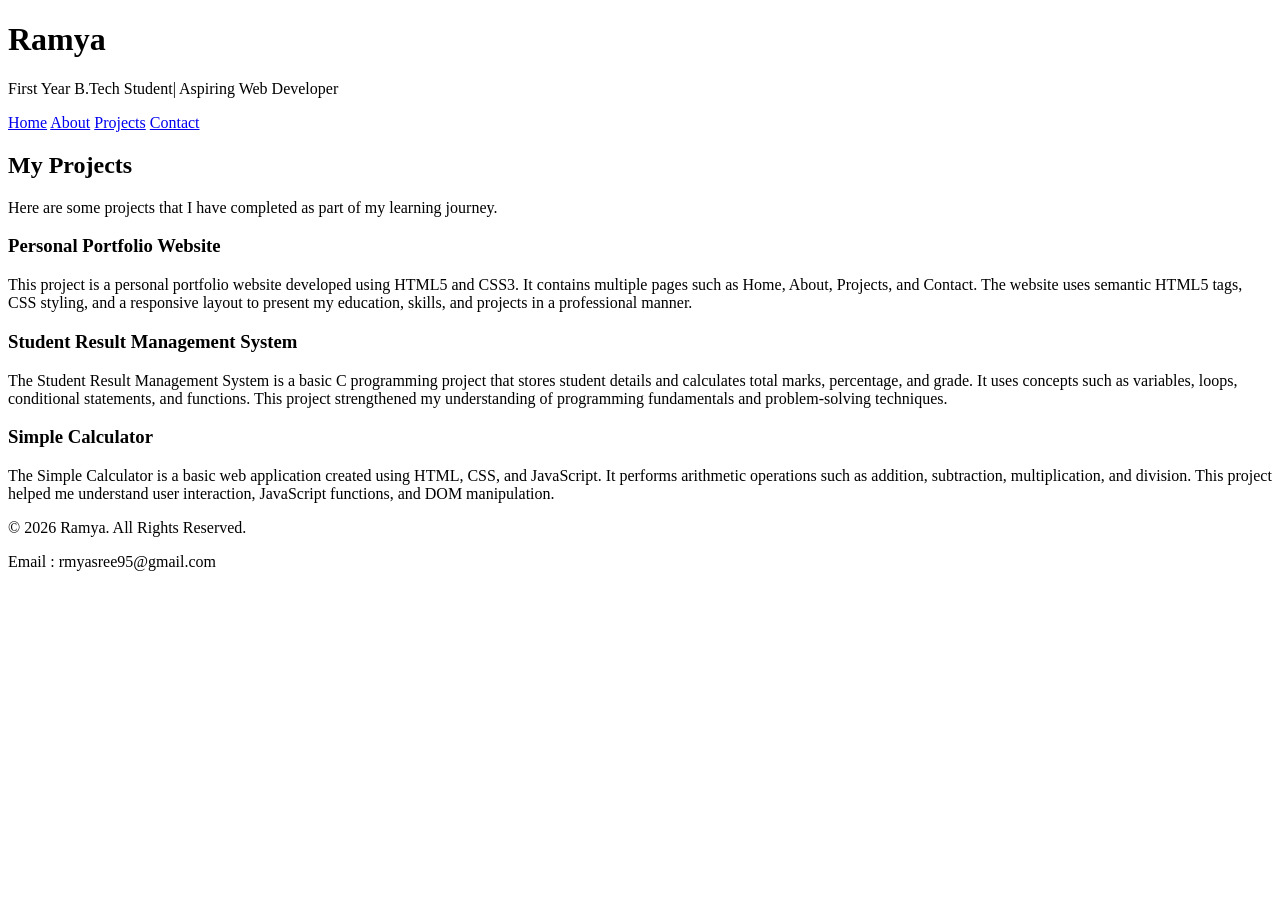
==== projects.html @ b309dc34 "Add files via upload" ====
<!DOCTYPE html>
<html lang="en">
<head>
    <meta charset="UTF-8">
    <meta name="viewport" content="width=device-width, initial-scale=1.0">
    <title>Projects</title>
    <link rel="stylesheet" href="css/style.css">
</head>
<body>

<header>
<h1>Ramya</h1>
<p>First Year B.Tech Student| Aspiring Web Developer
</p>
<nav>
<a href="index.html">Home</a>
<a href="about.html">About</a>
<a href="projects.html">Projects</a>
<a href="contact.html">Contact</a>
</nav>
</header>   
<main>
<section>
    <h2>My Projects</h2>
    <p>
        Here are some projects that I have completed as part of my learning journey.
    </p>
<div class="project-container">
    <div class="project-card">
    <h3>Personal Portfolio Website</h3>
    <p>
This project is a personal portfolio website developed using HTML5 and CSS3.
It contains multiple pages such as Home, About, Projects, and Contact.
The website uses semantic HTML5 tags, CSS styling, and a responsive layout to
present my education, skills, and projects in a professional manner.
    </p>
</div>
<div class="project-card">
    <h3>Student Result Management System</h3>
    <P>
        The Student Result Management System is a basic C programming project
         that stores student details and calculates total marks, percentage, and grade.
          It uses concepts such as variables, loops, conditional statements, and functions. 
          This project strengthened my understanding of programming fundamentals
           and problem-solving techniques.
    </P>  
</div>
<div class="project-card">
    <h3>Simple Calculator</h3>
    <p>
 The Simple Calculator is a basic web application created using HTML, CSS, and JavaScript.
 It performs arithmetic operations such as addition, subtraction, multiplication,
  and division. This project helped me understand user interaction, JavaScript functions,
   and DOM manipulation.
    </p>
    </div>
</div>
</section>
</main>
<footer>
    <p>© 2026 Ramya. All Rights Reserved.</p>
    <p>Email :
     rmyasree95@gmail.com</p>
</footer>
</body>
</html>
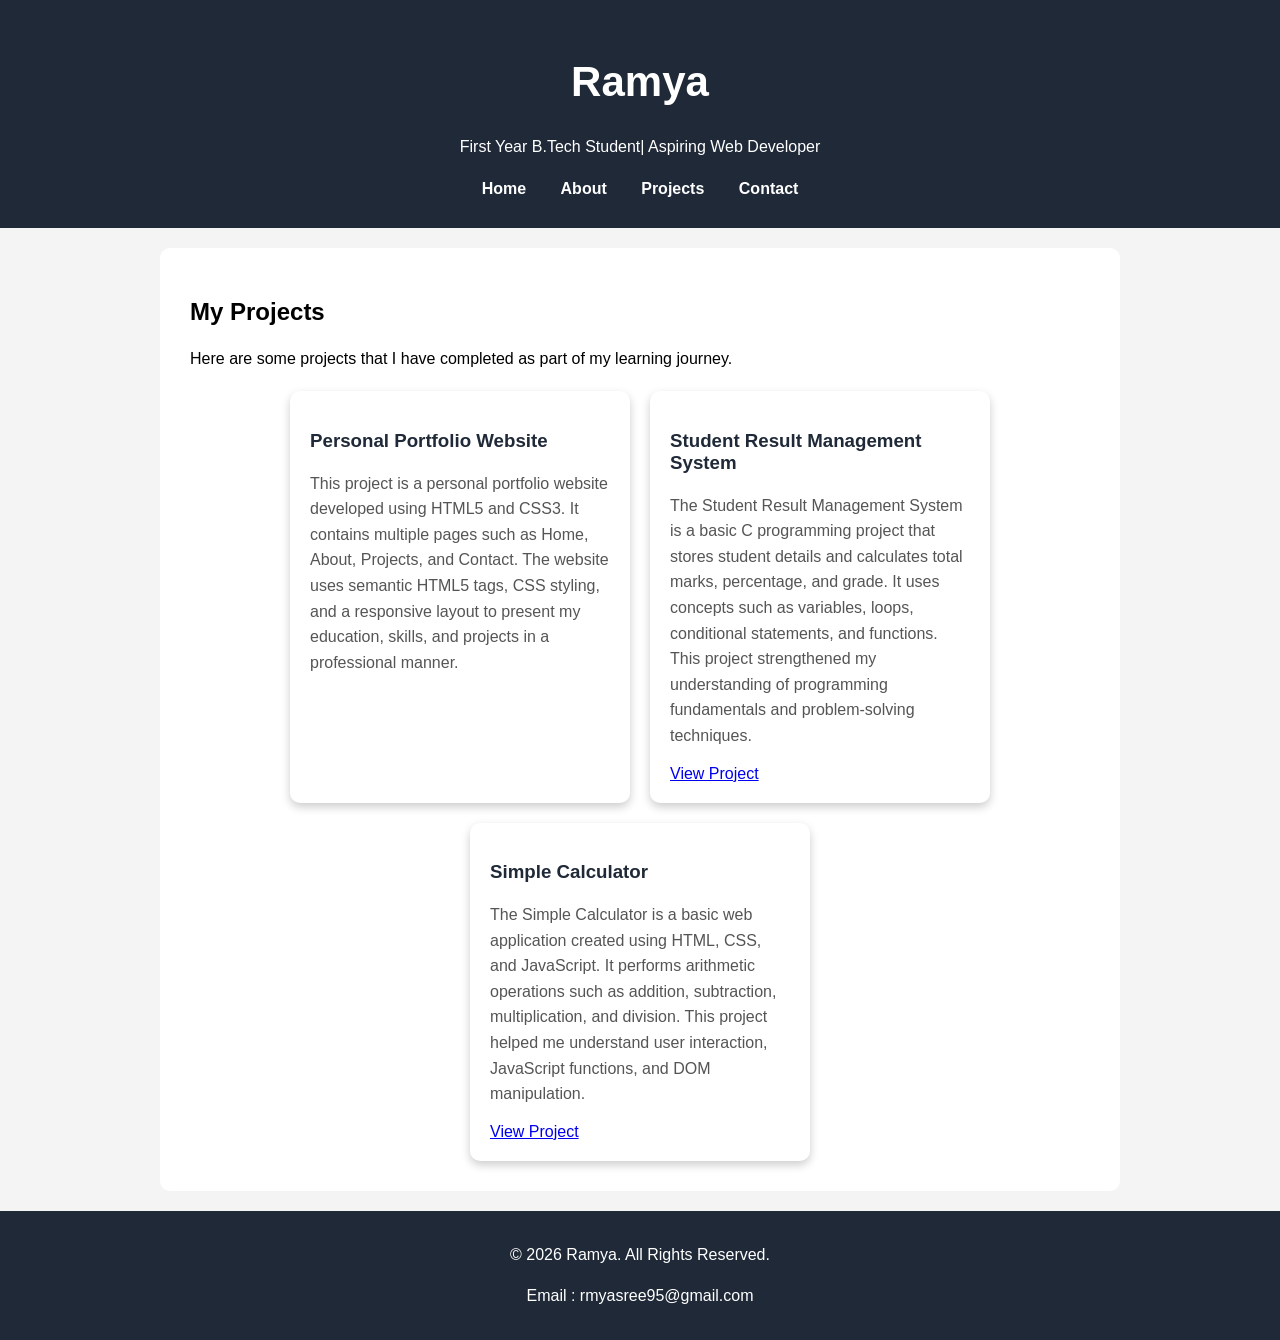
==== commit ab41b233: "Add files via upload" ====
--- a/projects.html
+++ b/projects.html
@@ -44,6 +44,11 @@
           This project strengthened my understanding of programming fundamentals
            and problem-solving techniques.
     </P>  
+    <a
+        href="https://ramyasree.bob.github.io/student-result-management-system/"
+        target="_blank">
+        View Project
+    </a>
 </div>
 <div class="project-card">
     <h3>Simple Calculator</h3>
@@ -53,6 +58,11 @@
   and division. This project helped me understand user interaction, JavaScript functions,
    and DOM manipulation.
     </p>
+
+<a
+    href="https://ramyasree-bob.github.io/Simple-Calculator/" target="_blank">
+    View Project
+</a>
     </div>
 </div>
 </section>
--- a/css/style.css
+++ b/css/style.css
@@ -0,0 +1,103 @@
+body{
+    margin:0;
+    padding:0;
+    font-family: Arial, sans-serif;
+    background-color: #f4f4f4;
+}
+header{
+    background-color: #1f2937;
+    color:white;
+    text-align:center;
+    padding: 30px;
+}
+nav{
+    margin-top: 20px;
+}
+nav a{
+    color: white;
+    text-decoration: none;
+    margin: 15px;
+    font-weight:bold;
+}
+nav a:hover{
+    color:#00d4ff;
+}
+section{
+    background-color: white;
+    margin: 20px;
+    padding: 30px;
+    border-radius: 10px;
+    box-shadow:0 4px 10px
+    rgba(0,0,0,0,1);
+}
+footer{
+    background-color: #1f2937;
+    color: white;
+    text-align: center;
+    padding: 15px;
+}
+main{
+    max-width: 1000px;
+    margin: auto;
+}
+p{
+    line-height: 1.6;
+
+}
+h1{
+    font-size: 42px;
+}
+.profile-img{
+    width:200px;
+    height:200px;
+    border-radius:50%;
+    display:block;
+    margin:20px auto;
+    object-fit:cover;
+    border:4px solid #1f2937;
+}
+nav a:hover{
+    color:#facc15;
+}
+.btn{
+    display:inline-block;
+    margin-top:20px;
+    background:#1f2937;
+    color:white;
+    padding:12px 20px;
+    text-decoration:none;
+    border-radius:8px;
+}
+
+.btn:hover{
+    background:#374151;
+}
+.project-container{
+    display:flex;
+    flex-wrap:wrap;
+    justify-content:center;
+    gap:20px;
+    margin-top:20px;
+}
+
+.project-card{
+    width:300px;
+    background:white;
+    padding:20px;
+    border-radius:10px;
+    box-shadow:0 4px 10px rgba(0,0,0,0.2);
+    transition:0.3s;
+}
+
+.project-card:hover{
+    transform:translateY(-8px);
+}
+
+.project-card h3{
+    color:#1f2937;
+}
+
+.project-card p{
+    color:#555;
+    line-height:1.6;
+}
